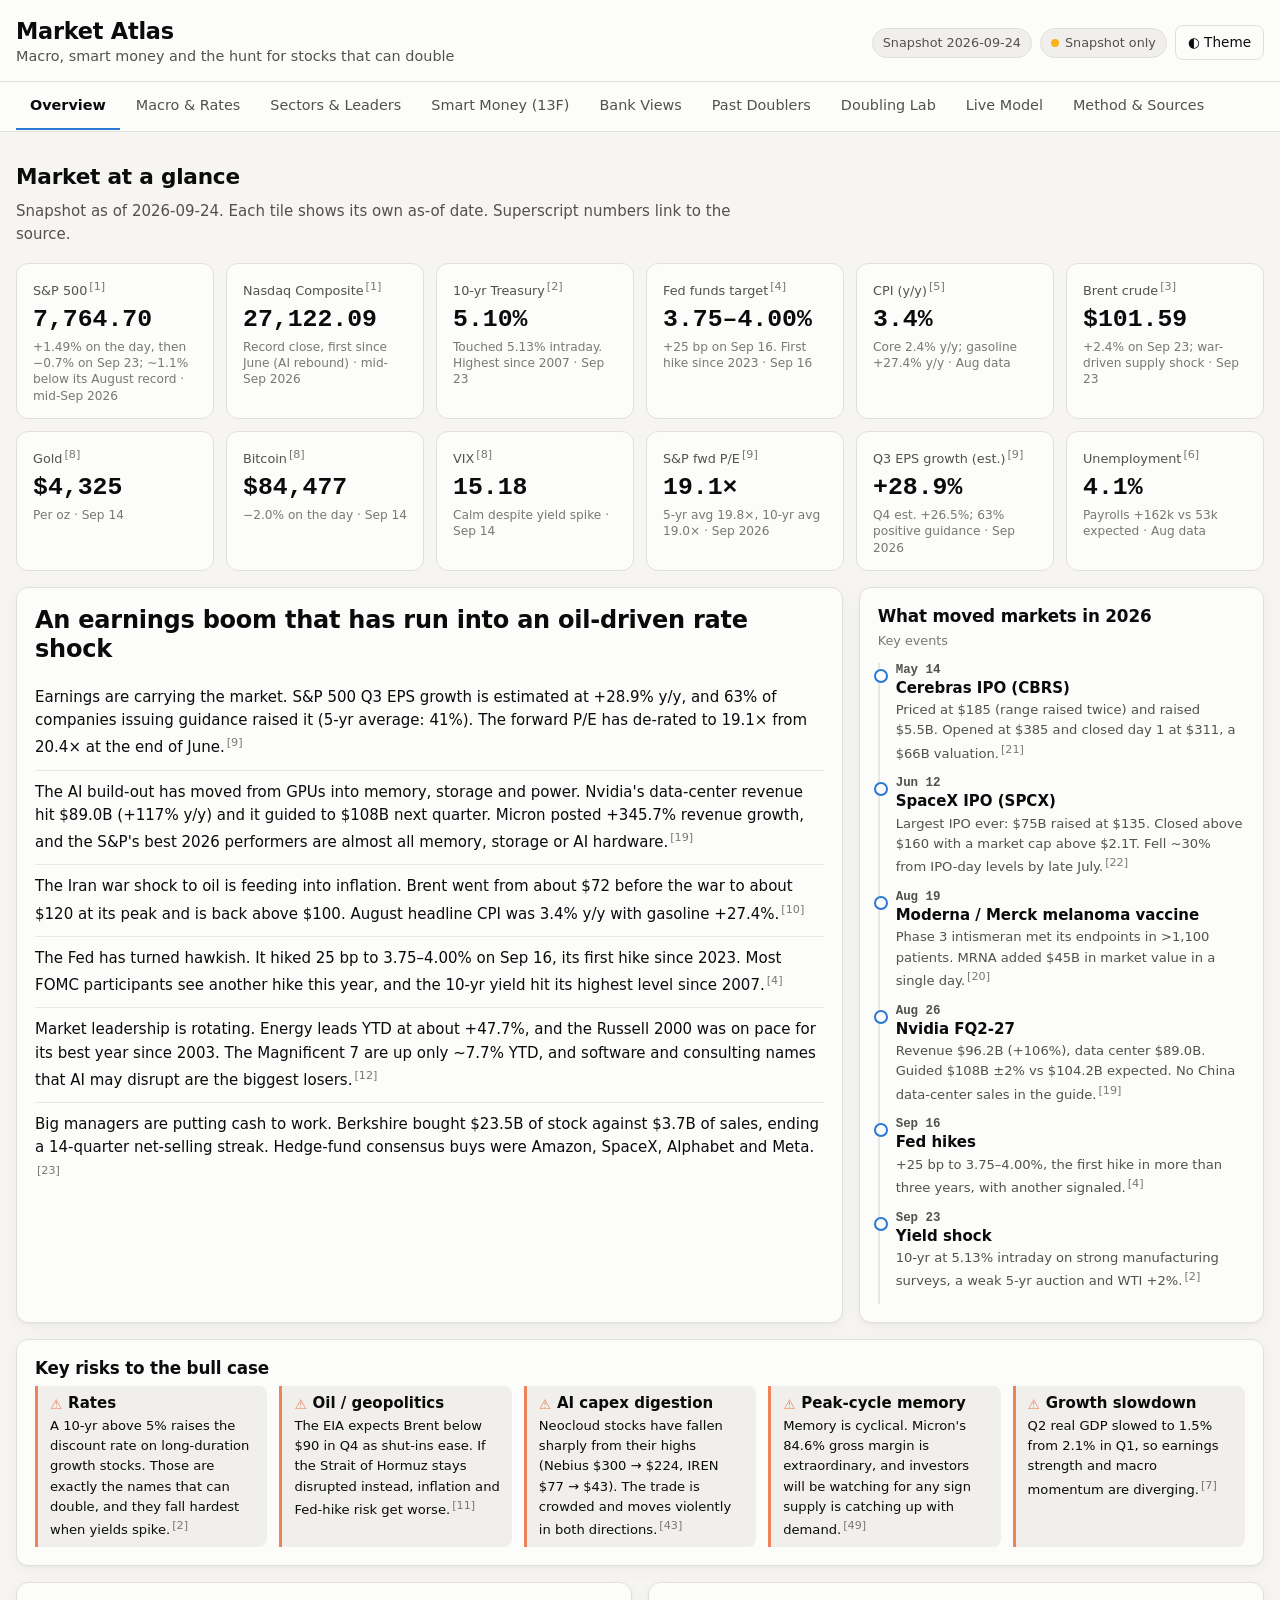
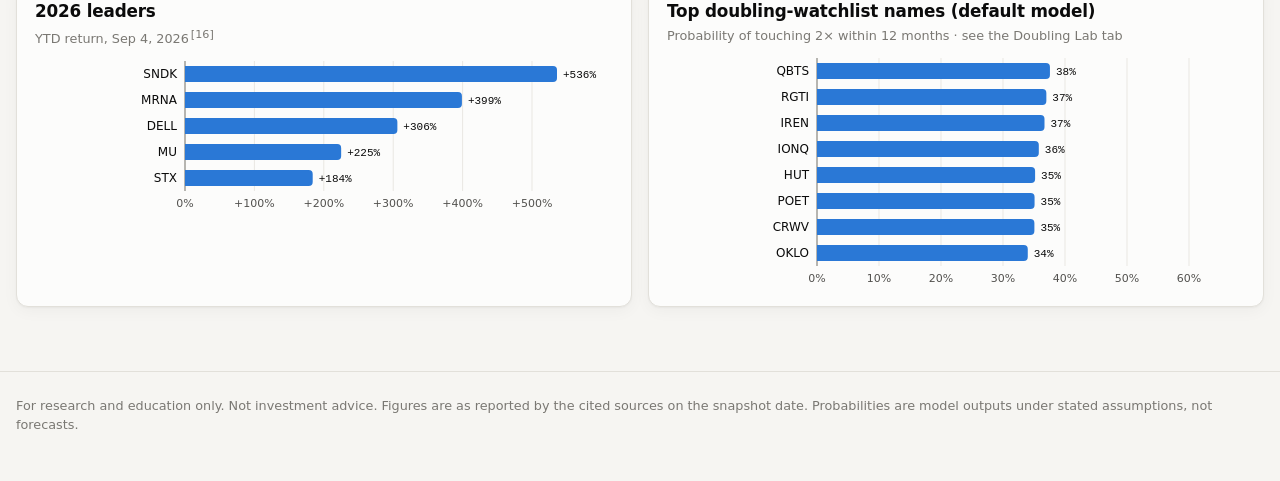
==== index.html @ fdd7b16f "Add Market Atlas: market breakdown site with doubling-probability lab Static, dependency-free websit" ====
<!doctype html>
<html lang="en">
<head>
  <meta charset="utf-8">
  <meta name="viewport" content="width=device-width, initial-scale=1">
  <title>Market Atlas</title>
  <meta name="description" content="Deep breakdown of the current market: macro, sectors, 13F institutional portfolios, bank views, a history of stocks that doubled, and a probability lab for future doubling candidates.">
  <link rel="icon" href="data:image/svg+xml,%3Csvg xmlns='http://www.w3.org/2000/svg' viewBox='0 0 32 32'%3E%3Crect width='32' height='32' rx='7' fill='%232a78d6'/%3E%3Cpath d='M6 22l6-7 5 4 9-11' stroke='white' stroke-width='3' fill='none' stroke-linecap='round' stroke-linejoin='round'/%3E%3C/svg%3E">
  <link rel="stylesheet" href="assets/css/style.css">
</head>
<body>
  <header class="site-header">
    <div class="wrap">
      <div class="brand">
        <h1>Market Atlas</h1>
        <span class="tag">Macro, smart money and the hunt for stocks that can double</span>
      </div>
      <div class="header-actions">
        <span class="pill" id="asof"></span>
        <span class="pill" id="live"></span>
        <button id="theme" type="button" aria-label="Toggle light or dark theme">◐ Theme</button>
      </div>
    </div>
  </header>

  <nav class="tabs" aria-label="Sections">
    <div class="wrap" id="nav"></div>
  </nav>

  <main>
    <div class="wrap" id="view"></div>
  </main>

  <footer>
    <div class="wrap">
      For research and education only. Not investment advice. Figures are as reported by the cited sources on the snapshot date.
      Probabilities are model outputs under stated assumptions, not forecasts.
    </div>
  </footer>

  <div id="tooltip"></div>

  <script src="data/snapshot.js"></script>
  <!-- Written by `python3 -m pipeline.build`; a missing file is fine (the site falls back to the snapshot). -->
  <script src="data/generated/dataset.js" onerror="window.GENERATED = null"></script>
  <script src="assets/js/model.js"></script>
  <script src="assets/js/charts.js"></script>
  <script src="assets/js/app.js"></script>
</body>
</html>
---- assets/css/style.css ----
/* ------------------------------------------------------------------ */
/* Tokens                                                              */
/* ------------------------------------------------------------------ */
:root {
  color-scheme: light;
  --bg: #f6f5f2;
  --surface-1: #fcfcfb;
  --surface-2: #f0efec;
  --border: #e2e0da;
  --grid: #e9e7e2;
  --text-primary: #0b0b0b;
  --text-secondary: #52514e;
  --text-muted: #7a7873;
  --accent: #2a78d6;
  --pos: #2a78d6;          /* diverging: gains (blue pole) */
  --neg: #e34948;          /* diverging: losses (red pole) */
  --pos-soft: #cde2fb;
  --neg-soft: #f9d6d5;
  --series-1: #2a78d6;
  --series-2: #eb6834;
  --series-3: #1baf7a;
  --good: #0ca30c;
  --warning: #fab219;
  --serious: #ec835a;
  --critical: #d03b3b;
  --shadow: 0 1px 2px rgba(0, 0, 0, .04), 0 4px 16px rgba(0, 0, 0, .04);
  --radius: 12px;
  --mono: ui-monospace, "SF Mono", "JetBrains Mono", Menlo, Consolas, monospace;
  --sans: "Inter", system-ui, -apple-system, "Segoe UI", Roboto, sans-serif;
}
@media (prefers-color-scheme: dark) {
  :root:not([data-theme="light"]) {
    color-scheme: dark;
    --bg: #121211;
    --surface-1: #1a1a19;
    --surface-2: #232321;
    --border: #2f2f2c;
    --grid: #2a2a28;
    --text-primary: #ffffff;
    --text-secondary: #c3c2b7;
    --text-muted: #8f8e86;
    --accent: #3987e5;
    --pos: #3987e5;
    --neg: #e66767;
    --pos-soft: #1c3a5e;
    --neg-soft: #4a2323;
    --series-1: #3987e5;
    --series-2: #d95926;
    --series-3: #199e70;
    --shadow: none;
  }
}
:root[data-theme="dark"] {
  color-scheme: dark;
  --bg: #121211;
  --surface-1: #1a1a19;
  --surface-2: #232321;
  --border: #2f2f2c;
  --grid: #2a2a28;
  --text-primary: #ffffff;
  --text-secondary: #c3c2b7;
  --text-muted: #8f8e86;
  --accent: #3987e5;
  --pos: #3987e5;
  --neg: #e66767;
  --pos-soft: #1c3a5e;
  --neg-soft: #4a2323;
  --series-1: #3987e5;
  --series-2: #d95926;
  --series-3: #199e70;
  --shadow: none;
}

/* ------------------------------------------------------------------ */
/* Base                                                                */
/* ------------------------------------------------------------------ */
* { box-sizing: border-box; }
html { -webkit-text-size-adjust: 100%; }
body {
  margin: 0;
  background: var(--bg);
  color: var(--text-primary);
  font: 15px/1.55 var(--sans);
  overflow-x: hidden;
}
a { color: var(--accent); text-decoration: none; }
a:hover { text-decoration: underline; }
h1, h2, h3, h4 { line-height: 1.2; margin: 0 0 .5em; letter-spacing: -.01em; }
h2 { font-size: 1.35rem; }
h3 { font-size: 1.05rem; }
p { margin: 0 0 .8em; }
.muted { color: var(--text-muted); }
.secondary { color: var(--text-secondary); }
.mono, .num { font-family: var(--mono); font-variant-numeric: tabular-nums; }
.small { font-size: .82rem; }
.wrap { max-width: 1280px; margin: 0 auto; padding: 0 16px; }

/* ------------------------------------------------------------------ */
/* Header + nav                                                        */
/* ------------------------------------------------------------------ */
.site-header {
  background: var(--surface-1);
  border-bottom: 1px solid var(--border);
}
.site-header .wrap { display: flex; align-items: center; gap: 16px; padding-top: 18px; padding-bottom: 14px; flex-wrap: wrap; }
.brand { display: flex; flex-direction: column; min-width: 0; flex: 1; }
.brand h1 { font-size: 1.4rem; margin: 0; }
.brand .tag { color: var(--text-secondary); font-size: .9rem; }
.header-actions { display: flex; gap: 8px; align-items: center; flex-wrap: wrap; min-width: 0; }
.pill {
  display: inline-flex; align-items: center; gap: 6px;
  border: 1px solid var(--border); border-radius: 999px;
  padding: 4px 10px; font-size: .8rem; color: var(--text-secondary); background: var(--surface-2);
  white-space: nowrap;
}
.pill .dot { width: 8px; height: 8px; border-radius: 50%; background: var(--good); }
.pill.warn .dot { background: var(--warning); }
button, .btn {
  font: inherit; font-size: .85rem; cursor: pointer;
  border: 1px solid var(--border); background: var(--surface-1); color: var(--text-primary);
  border-radius: 8px; padding: 6px 12px;
}
button:hover { background: var(--surface-2); }
button[aria-pressed="true"] { background: var(--text-primary); color: var(--surface-1); border-color: var(--text-primary); }

.tabs {
  position: sticky; top: 0; z-index: 20;
  background: color-mix(in srgb, var(--surface-1) 92%, transparent);
  backdrop-filter: blur(8px);
  border-bottom: 1px solid var(--border);
}
.tabs .wrap { display: flex; gap: 2px; overflow-x: auto; scrollbar-width: none; }
.tabs .wrap::-webkit-scrollbar { display: none; }
.tabs a {
  padding: 12px 14px; color: var(--text-secondary); white-space: nowrap; font-size: .9rem;
  border-bottom: 2px solid transparent;
}
.tabs a:hover { color: var(--text-primary); text-decoration: none; }
.tabs a[aria-current="page"] { color: var(--text-primary); border-bottom-color: var(--accent); font-weight: 600; }

main { padding: 24px 0 64px; }
section.view { display: none; }
section.view.active { display: block; }
.section-head { display: flex; justify-content: space-between; align-items: flex-end; gap: 16px; margin: 8px 0 16px; flex-wrap: wrap; }
.section-head p { margin: 0; color: var(--text-secondary); max-width: 760px; }

/* ------------------------------------------------------------------ */
/* Cards & grids                                                       */
/* ------------------------------------------------------------------ */
.grid { display: grid; gap: 16px; }
.g2 { grid-template-columns: repeat(2, minmax(0, 1fr)); }
.g3 { grid-template-columns: repeat(3, minmax(0, 1fr)); }
.g4 { grid-template-columns: repeat(4, minmax(0, 1fr)); }
.span2 { grid-column: span 2; }
@media (max-width: 980px) { .g3, .g4 { grid-template-columns: repeat(2, minmax(0, 1fr)); } }
@media (max-width: 680px) { .g2, .g3, .g4 { grid-template-columns: minmax(0, 1fr); } .span2 { grid-column: auto; } }

.card {
  background: var(--surface-1);
  border: 1px solid var(--border);
  border-radius: var(--radius);
  padding: 18px;
  box-shadow: var(--shadow);
  min-width: 0;
}
.card h3 { display: flex; justify-content: space-between; gap: 8px; align-items: baseline; }
.card .sub { color: var(--text-muted); font-size: .8rem; margin-top: -4px; margin-bottom: 12px; }
.card + .card { margin-top: 0; }
.stack > * + * { margin-top: 16px; }

/* KPI tiles */
.kpis { display: grid; grid-template-columns: repeat(auto-fill, minmax(190px, 1fr)); gap: 12px; }
.kpi { background: var(--surface-1); border: 1px solid var(--border); border-radius: var(--radius); padding: 14px 16px; min-width: 0; }
.kpi .label { color: var(--text-secondary); font-size: .8rem; }
.kpi .value { font: 600 1.55rem/1.2 var(--mono); margin: 4px 0; font-variant-numeric: tabular-nums; }
.kpi .note { color: var(--text-muted); font-size: .76rem; line-height: 1.35; }

/* Narrative */
.regime h2 { font-size: 1.5rem; }
.bullets { list-style: none; padding: 0; margin: 0; }
.bullets li { padding: 10px 0; border-top: 1px solid var(--grid); }
.bullets li:first-child { border-top: 0; }
.risk-grid { display: grid; grid-template-columns: repeat(auto-fill, minmax(220px, 1fr)); gap: 12px; }
.risk { border-left: 3px solid var(--serious); padding: 6px 12px; background: var(--surface-2); border-radius: 0 8px 8px 0; }
.risk strong { display: flex; align-items: center; gap: 6px; }
.risk strong::before { content: "⚠"; color: var(--serious); font-size: .9em; }

sup.src a { font-size: .7rem; color: var(--text-muted); margin-left: 2px; }
sup.src a:hover { color: var(--accent); }

/* Tables */
.table-wrap { overflow-x: auto; -webkit-overflow-scrolling: touch; }
table { width: 100%; border-collapse: collapse; font-size: .88rem; }
th, td { text-align: left; padding: 8px 10px; border-bottom: 1px solid var(--grid); vertical-align: top; }
th { color: var(--text-secondary); font-weight: 600; font-size: .78rem; letter-spacing: .01em; white-space: nowrap; }
th.sortable { cursor: pointer; user-select: none; }
th.sortable:hover { color: var(--text-primary); }
th.sorted-asc::after { content: " ▲"; font-size: .7em; }
th.sorted-desc::after { content: " ▼"; font-size: .7em; }
td.num, th.num { text-align: right; font-family: var(--mono); font-variant-numeric: tabular-nums; white-space: nowrap; }
tr:hover td { background: var(--surface-2); }
.tick { font: 600 .85rem var(--mono); }
.chip { display: inline-block; padding: 1px 8px; border-radius: 999px; font-size: .74rem; background: var(--surface-2); border: 1px solid var(--border); color: var(--text-secondary); white-space: nowrap; margin: 2px 2px 2px 0; }
.chip.t { font-family: var(--mono); color: var(--text-primary); }
.up { color: var(--pos); }
.down { color: var(--neg); }

/* Score meter */
.meter { position: relative; height: 6px; border-radius: 3px; background: var(--surface-2); min-width: 70px; overflow: hidden; }
.meter > i { position: absolute; left: 0; top: 0; bottom: 0; background: var(--accent); border-radius: 3px; }

/* Charts */
.chart { width: 100%; position: relative; }
.chart svg { display: block; width: 100%; height: auto; overflow: visible; }
.chart text { fill: var(--text-secondary); font: 11px var(--sans); }
.chart text.val { fill: var(--text-primary); font: 11px var(--mono); }
.chart text.lab { fill: var(--text-primary); font-size: 12px; }
.chart .grid line { stroke: var(--grid); stroke-width: 1; }
.chart .axis line, .chart .zero { stroke: var(--text-muted); stroke-width: 1; }
.chart .hit { fill: transparent; cursor: default; }
.chart .mark { transition: opacity .12s; }
.chart .dim { opacity: .35; }
.legend { display: flex; gap: 14px; flex-wrap: wrap; font-size: .8rem; color: var(--text-secondary); margin: 4px 0 8px; }
.legend span { display: inline-flex; align-items: center; gap: 6px; }
.legend i { width: 10px; height: 10px; border-radius: 3px; display: inline-block; }

#tooltip {
  position: fixed; z-index: 100; pointer-events: none; opacity: 0;
  background: var(--surface-1); color: var(--text-primary);
  border: 1px solid var(--border); border-radius: 8px; padding: 8px 10px;
  font-size: .8rem; box-shadow: 0 6px 24px rgba(0, 0, 0, .15); max-width: 280px;
  transition: opacity .08s;
}
#tooltip.show { opacity: 1; }
#tooltip b { font-family: var(--mono); }

/* Institution cards */
.inst-head { display: flex; justify-content: space-between; gap: 8px; align-items: baseline; flex-wrap: wrap; }
.inst-head .aum { font: 600 1rem var(--mono); }
.moves { display: grid; grid-template-columns: 1fr 1fr; gap: 12px; margin-top: 10px; }
.moves h4 { font-size: .75rem; text-transform: uppercase; letter-spacing: .04em; color: var(--text-muted); margin-bottom: 6px; }
.moves ul { list-style: none; padding: 0; margin: 0; font-size: .84rem; }
.moves li { padding: 3px 0; display: flex; gap: 6px; }
.moves li .tick { min-width: 52px; }
.moves .buy .tick::before { content: "▲ "; color: var(--pos); font-size: .7em; }
.moves .sell .tick::before { content: "▼ "; color: var(--neg); font-size: .7em; }
@media (max-width: 480px) { .moves { grid-template-columns: 1fr; } }

/* Heat / overlap matrix */
.matrix td, .matrix th { text-align: center; padding: 6px; }
.matrix td:first-child, .matrix th:first-child { text-align: left; }
.matrix .cell { display: inline-block; width: 22px; height: 22px; border-radius: 5px; line-height: 22px; font-size: .7rem; }
.matrix .on { background: var(--accent); color: #fff; }
.matrix .off { background: var(--surface-2); }

/* Watchlist */
.controls { display: flex; flex-wrap: wrap; gap: 16px 24px; align-items: flex-end; }
.control { display: flex; flex-direction: column; gap: 4px; min-width: 150px; flex: 1; }
.control label { font-size: .78rem; color: var(--text-secondary); display: flex; justify-content: space-between; gap: 8px; }
.control label output { font-family: var(--mono); color: var(--text-primary); }
input[type="range"] { width: 100%; accent-color: var(--accent); }
select { font: inherit; font-size: .85rem; padding: 6px 8px; border-radius: 8px; border: 1px solid var(--border); background: var(--surface-1); color: var(--text-primary); }
.seg { display: inline-flex; border: 1px solid var(--border); border-radius: 8px; overflow: hidden; }
.seg button { border: 0; border-radius: 0; }
.detail { display: none; }
.detail.open { display: table-row; }
.detail td { background: var(--surface-2); }
.detail .cols { display: grid; grid-template-columns: 2fr 1fr 1fr; gap: 16px; padding: 6px 0; }
@media (max-width: 760px) { .detail .cols { grid-template-columns: 1fr; } }
.detail ul { margin: 4px 0 0; padding-left: 18px; }
.expander { background: none; border: 0; padding: 0 4px; color: var(--text-muted); font-size: .9rem; }

/* Callouts */
.callout { border: 1px solid var(--border); border-left: 3px solid var(--accent); background: var(--surface-2); padding: 12px 14px; border-radius: 0 10px 10px 0; font-size: .88rem; }
.callout.warn { border-left-color: var(--warning); }
.callout strong { display: block; margin-bottom: 2px; }
.timeline { list-style: none; padding: 0; margin: 0; border-left: 2px solid var(--grid); }
.timeline li { position: relative; padding: 0 0 12px 16px; }
.timeline li::before { content: ""; position: absolute; left: -6px; top: 6px; width: 10px; height: 10px; border-radius: 50%; background: var(--surface-1); border: 2px solid var(--accent); }
.timeline .when { font: 600 .78rem var(--mono); color: var(--text-secondary); }

pre.code { background: var(--surface-2); border: 1px solid var(--border); border-radius: 8px; padding: 12px; overflow-x: auto; font: .82rem/1.5 var(--mono); }
.sources ol { padding-left: 20px; font-size: .85rem; columns: 2; column-gap: 32px; }
.sources li { break-inside: avoid; margin-bottom: 6px; }
@media (max-width: 760px) { .sources ol { columns: 1; } }

footer { border-top: 1px solid var(--border); padding: 24px 0 40px; color: var(--text-muted); font-size: .8rem; }

@media print {
  .tabs, .header-actions { display: none; }
  section.view { display: block !important; page-break-before: always; }
}
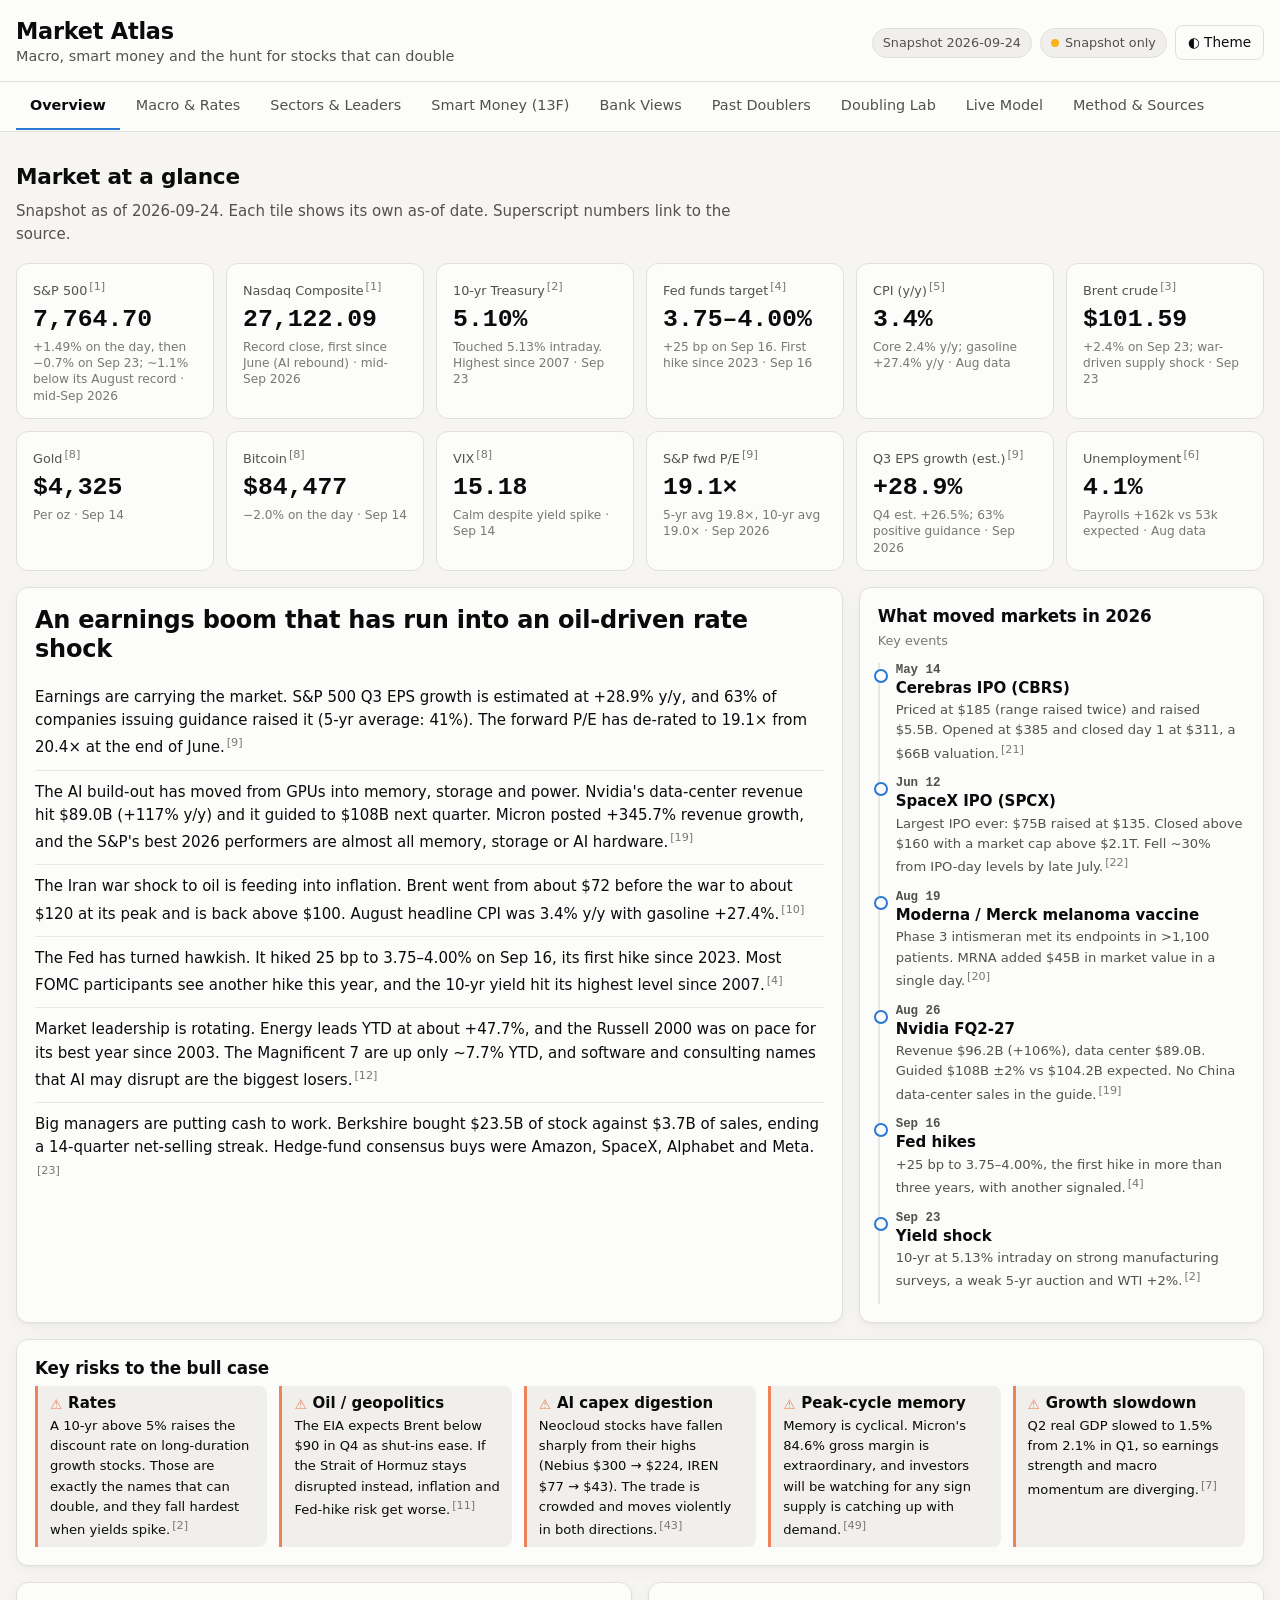
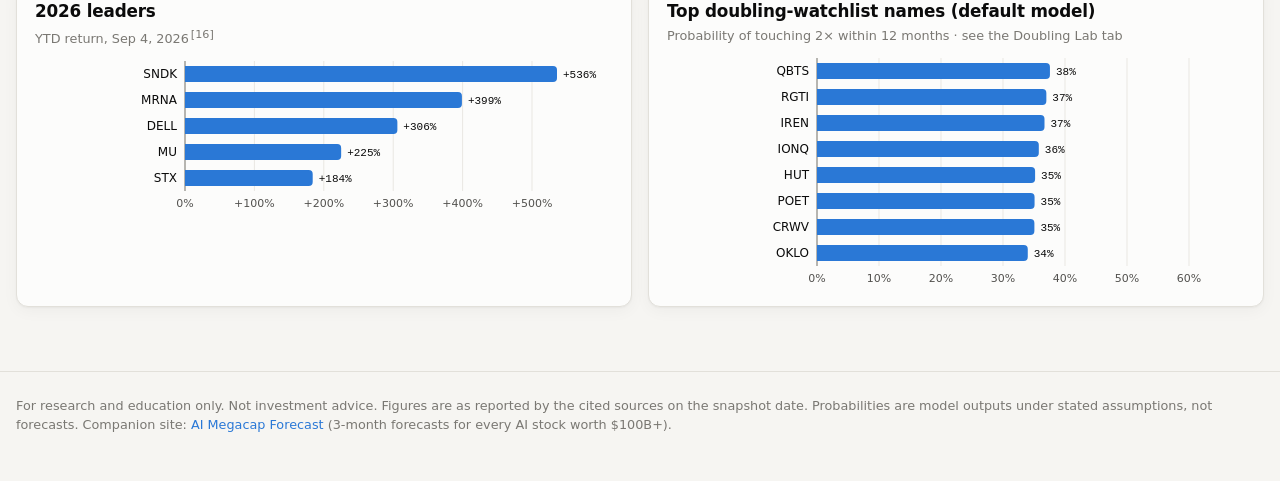
==== commit f6ec3733: "Add AI Megacap Forecast: 3-month forecasts for AI stocks worth $100B+ New static site in ai-forecast" ====
--- a/index.html
+++ b/index.html
@@ -35,6 +35,7 @@
     <div class="wrap">
       For research and education only. Not investment advice. Figures are as reported by the cited sources on the snapshot date.
       Probabilities are model outputs under stated assumptions, not forecasts.
+      Companion site: <a href="ai-forecast/index.html">AI Megacap Forecast</a> (3-month forecasts for every AI stock worth $100B+).
     </div>
   </footer>
 
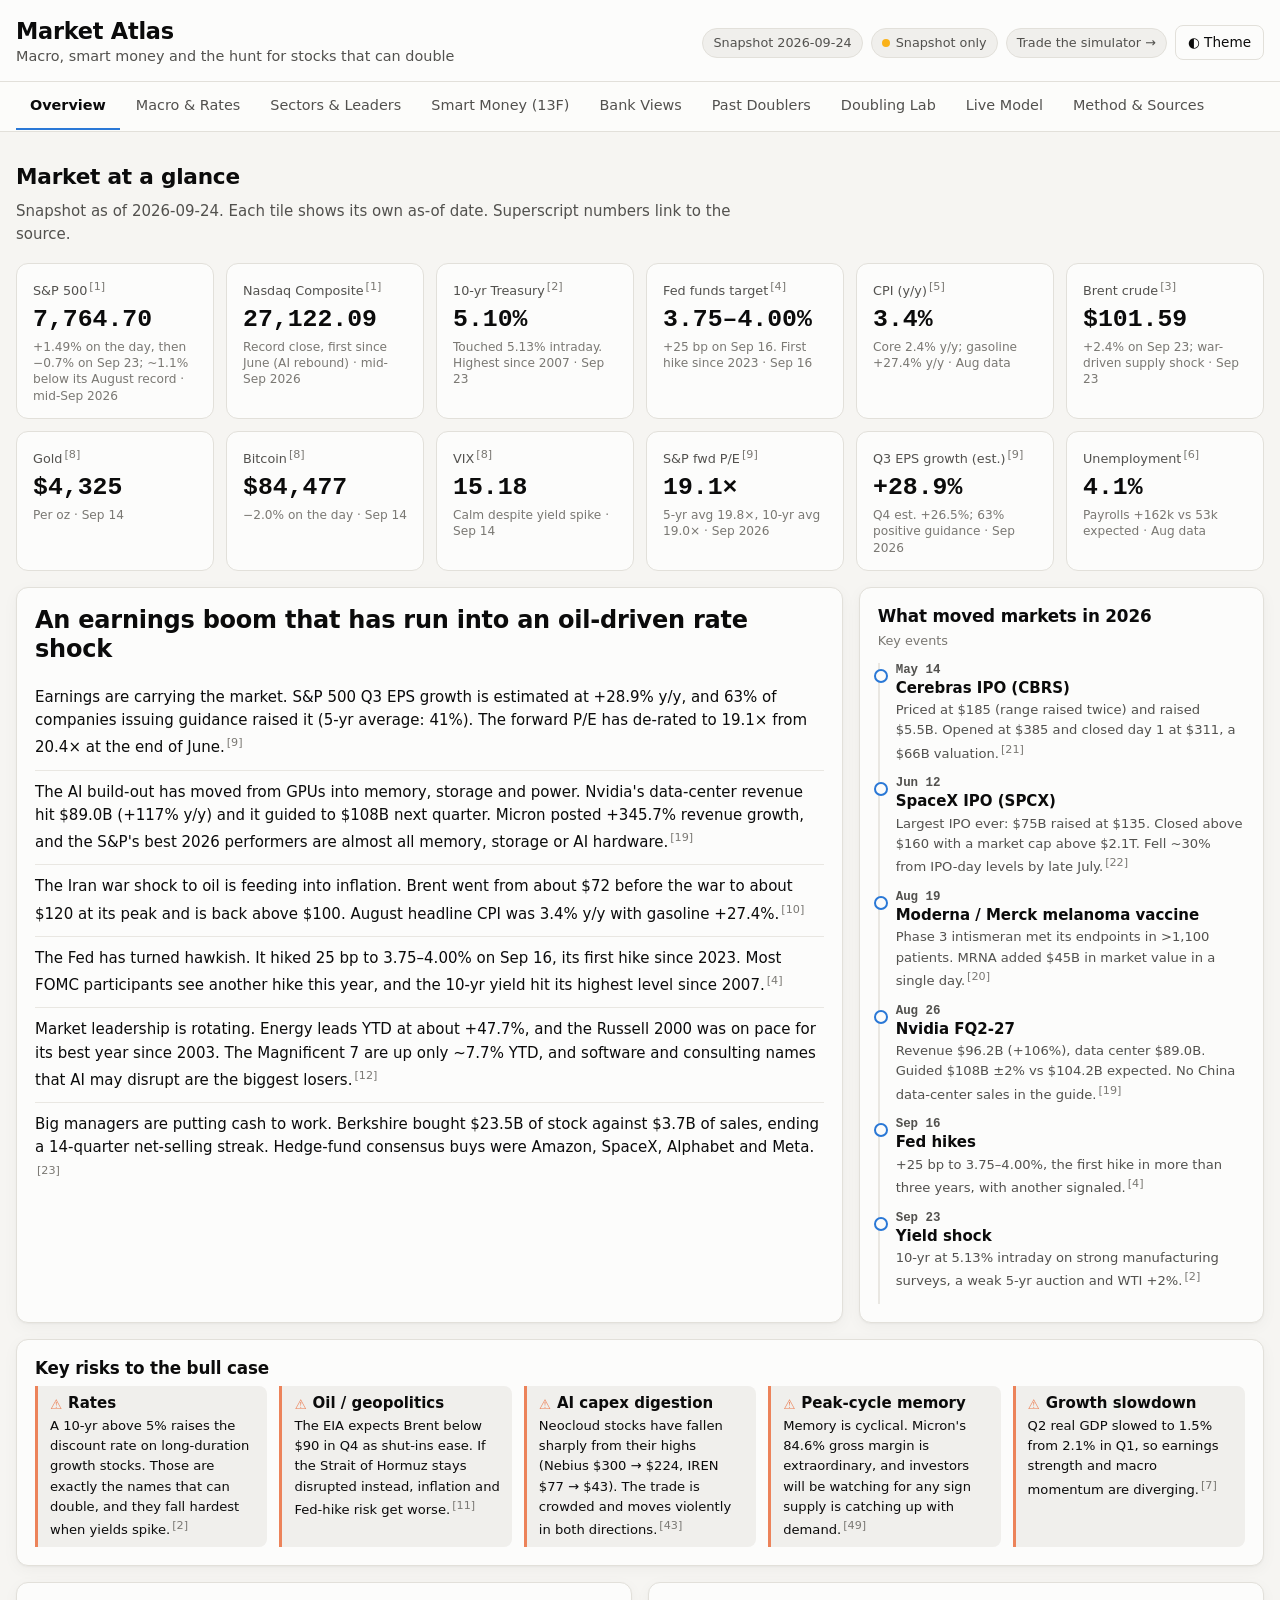
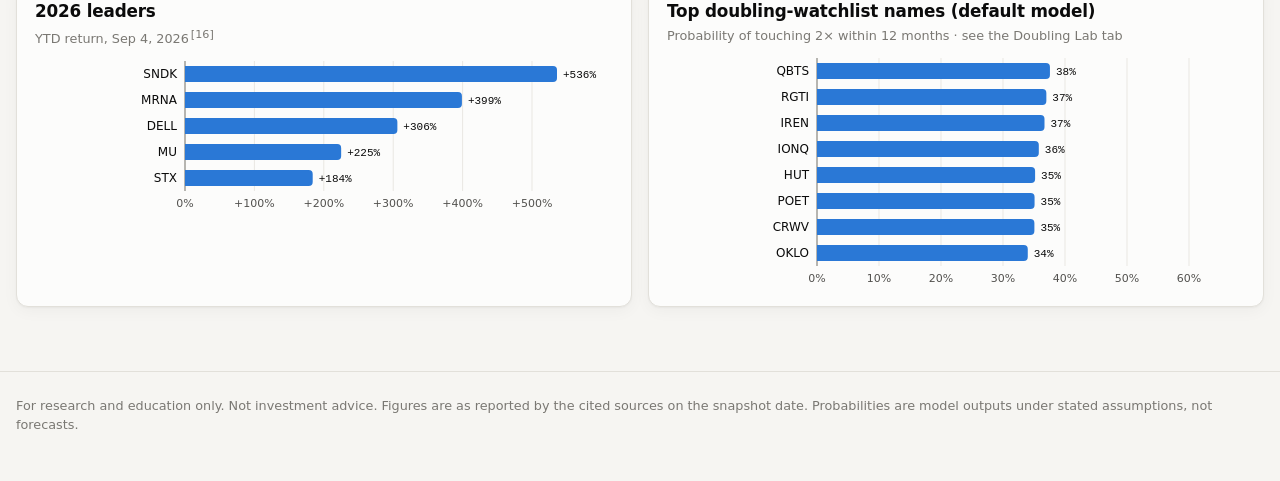
==== commit 1a9d1e68: "Add Broad Street Exchange, a simulated US market to trade A static, dependency-free trading simulato" ====
--- a/index.html
+++ b/index.html
@@ -18,6 +18,7 @@
       <div class="header-actions">
         <span class="pill" id="asof"></span>
         <span class="pill" id="live"></span>
+        <a class="pill" href="simulator/">Trade the simulator →</a>
         <button id="theme" type="button" aria-label="Toggle light or dark theme">◐ Theme</button>
       </div>
     </div>
@@ -35,7 +36,6 @@
     <div class="wrap">
       For research and education only. Not investment advice. Figures are as reported by the cited sources on the snapshot date.
       Probabilities are model outputs under stated assumptions, not forecasts.
-      Companion site: <a href="ai-forecast/index.html">AI Megacap Forecast</a> (3-month forecasts for every AI stock worth $100B+).
     </div>
   </footer>
 
